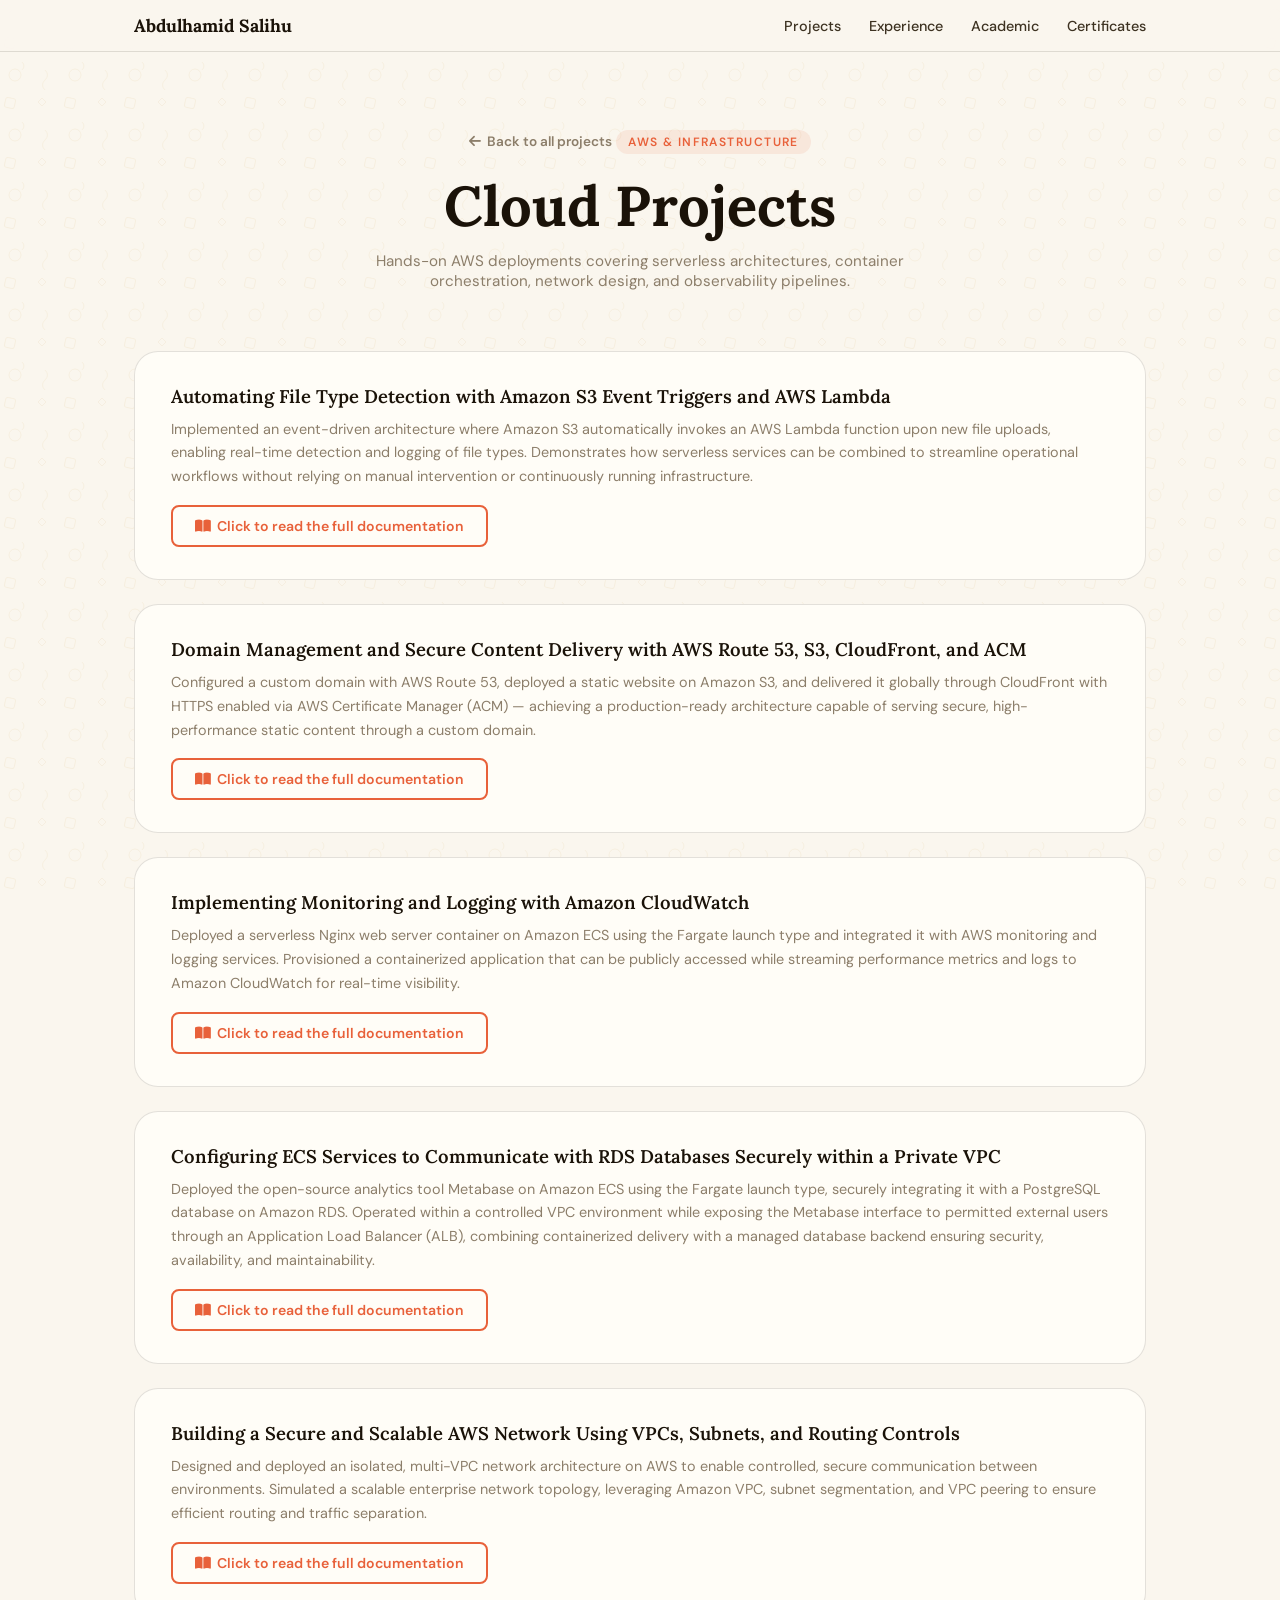
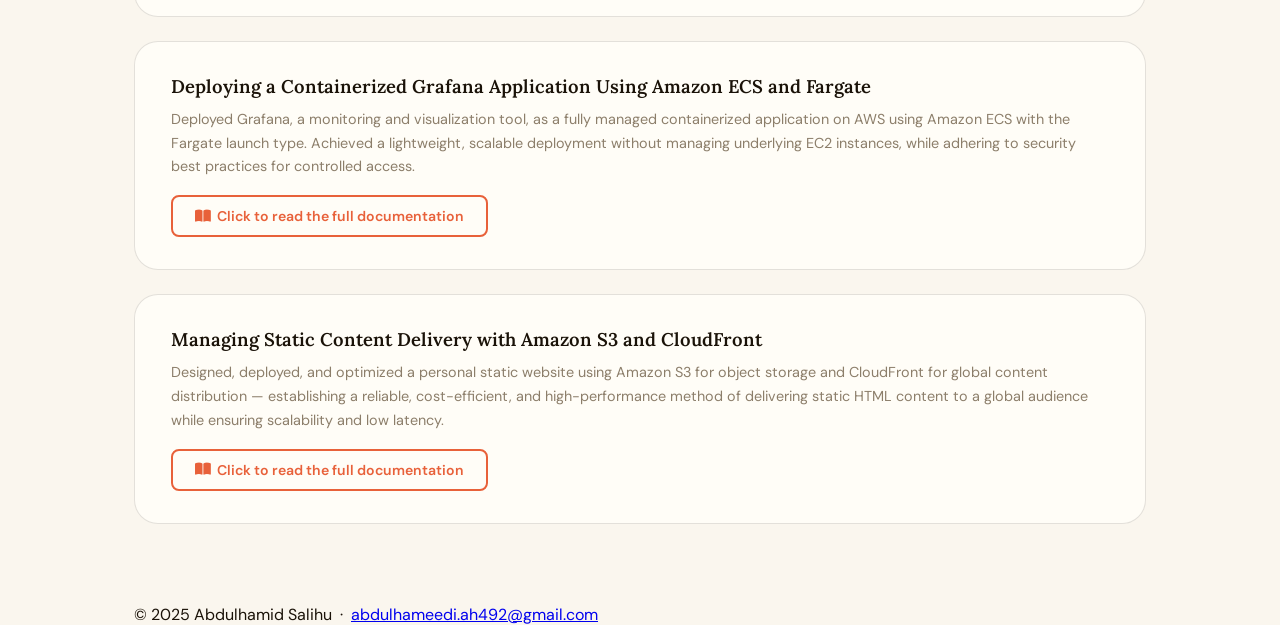
==== cloud-projects/index.html @ 655739ad "Rename index (2).html to cloud-projects/index.html" ====
<!DOCTYPE html>
<html lang="en">
<head>
  <meta charset="UTF-8" />
  <meta name="viewport" content="width=device-width, initial-scale=1.0" />
  <title>Cloud Projects — Abdulhamid Salihu</title>
  <link rel="stylesheet" href="../style.css" />
  <link rel="stylesheet" href="https://cdnjs.cloudflare.com/ajax/libs/font-awesome/6.4.0/css/all.min.css" />
  <style>
    .page-hero {
      padding: 130px 0 60px;
      text-align: center;
      position: relative;
    }
    .page-hero .back-link {
      display: inline-flex;
      align-items: center;
      gap: 6px;
      color: var(--warm-gray);
      text-decoration: none;
      font-size: 0.85rem;
      font-weight: 600;
      margin-bottom: 24px;
      transition: color 0.2s;
    }
    .page-hero .back-link:hover { color: var(--coral); }

    .projects-list {
      display: flex;
      flex-direction: column;
      gap: 24px;
      padding-bottom: 80px;
    }
    .project-item {
      background: var(--card-bg);
      border: 1px solid var(--border);
      border-radius: var(--radius-lg);
      padding: 32px 36px;
      transition: all 0.25s ease;
      position: relative;
      overflow: hidden;
    }
    .project-item::before {
      content: '';
      position: absolute;
      top: 0; left: 0;
      width: 4px; height: 100%;
      background: linear-gradient(180deg, var(--sage), var(--gold));
      opacity: 0;
      transition: opacity 0.25s;
    }
    .project-item:hover {
      transform: translateX(4px);
      box-shadow: 0 8px 32px rgba(26,18,8,0.09);
    }
    .project-item:hover::before { opacity: 1; }
    .project-item h3 {
      font-size: 1.15rem;
      margin-bottom: 10px;
      color: var(--ink);
    }
    .project-item p {
      font-size: 0.9rem;
      color: var(--warm-gray);
      line-height: 1.65;
      margin-bottom: 16px;
    }
  </style>
</head>
<body>

  <nav class="site-nav">
    <div class="container">
      <a class="nav-logo" href="../index.html">Abdulhamid Salihu</a>
      <ul class="nav-links">
        <li><a href="../index.html#projects">Projects</a></li>
        <li><a href="../index.html#experience">Experience</a></li>
        <li><a href="../index.html#academic">Academic</a></li>
        <li><a href="../index.html#certificates">Certificates</a></li>
      </ul>
    </div>
  </nav>

  <div class="page-hero">
    <div class="container">
      <a class="back-link" href="../index.html#projects">
        <i class="fas fa-arrow-left"></i> Back to all projects
      </a>
      <span class="section-label">AWS & Infrastructure</span>
      <h1 style="margin-bottom:12px;">Cloud Projects</h1>
      <p style="color:var(--warm-gray);font-size:0.95rem;max-width:560px;margin:0 auto;">
        Hands-on AWS deployments covering serverless architectures, container orchestration, network design, and observability pipelines.
      </p>
    </div>
  </div>

  <div class="container">
    <div class="projects-list">

      <!-- 1 -->
      <div class="project-item">
        <h3>Automating File Type Detection with Amazon S3 Event Triggers and AWS Lambda</h3>
        <p>Implemented an event-driven architecture where Amazon S3 automatically invokes an AWS Lambda function upon new file uploads, enabling real-time detection and logging of file types. Demonstrates how serverless services can be combined to streamline operational workflows without relying on manual intervention or continuously running infrastructure.</p>
        <a class="btn btn-outline" href="https://kizerh.notion.site/Automating-File-Type-Detection-with-Amazon-S3-Event-Triggers-and-AWS-Lambda-24fb325e196c80f9b4bfd37844d16fdc" target="_blank" rel="noopener">
          <i class="fas fa-book-open"></i> Click to read the full documentation
        </a>
      </div>

      <!-- 2 -->
      <div class="project-item">
        <h3>Domain Management and Secure Content Delivery with AWS Route 53, S3, CloudFront, and ACM</h3>
        <p>Configured a custom domain with AWS Route 53, deployed a static website on Amazon S3, and delivered it globally through CloudFront with HTTPS enabled via AWS Certificate Manager (ACM) — achieving a production-ready architecture capable of serving secure, high-performance static content through a custom domain.</p>
        <a class="btn btn-outline" href="https://kizerh.notion.site/Domain-Management-and-Secure-Content-Delivery-with-AWS-Route-53-S3-CloudFront-and-ACM-24fb325e196c80e8a279e8773349de06" target="_blank" rel="noopener">
          <i class="fas fa-book-open"></i> Click to read the full documentation
        </a>
      </div>

      <!-- 3 -->
      <div class="project-item">
        <h3>Implementing Monitoring and Logging with Amazon CloudWatch</h3>
        <p>Deployed a serverless Nginx web server container on Amazon ECS using the Fargate launch type and integrated it with AWS monitoring and logging services. Provisioned a containerized application that can be publicly accessed while streaming performance metrics and logs to Amazon CloudWatch for real-time visibility.</p>
        <a class="btn btn-outline" href="https://kizerh.notion.site/Implementing-Monitoring-and-Logging-with-Amazon-CloudWatch-24fb325e196c800bbd32c04069e19689" target="_blank" rel="noopener">
          <i class="fas fa-book-open"></i> Click to read the full documentation
        </a>
      </div>

      <!-- 4 -->
      <div class="project-item">
        <h3>Configuring ECS Services to Communicate with RDS Databases Securely within a Private VPC</h3>
        <p>Deployed the open-source analytics tool Metabase on Amazon ECS using the Fargate launch type, securely integrating it with a PostgreSQL database on Amazon RDS. Operated within a controlled VPC environment while exposing the Metabase interface to permitted external users through an Application Load Balancer (ALB), combining containerized delivery with a managed database backend ensuring security, availability, and maintainability.</p>
        <a class="btn btn-outline" href="https://kizerh.notion.site/Configuring-ECS-Services-to-Communicate-with-RDS-Databases-Securely-within-a-Private-VPC-24fb325e196c80298054f3aeb6fafeda" target="_blank" rel="noopener">
          <i class="fas fa-book-open"></i> Click to read the full documentation
        </a>
      </div>

      <!-- 5 -->
      <div class="project-item">
        <h3>Building a Secure and Scalable AWS Network Using VPCs, Subnets, and Routing Controls</h3>
        <p>Designed and deployed an isolated, multi-VPC network architecture on AWS to enable controlled, secure communication between environments. Simulated a scalable enterprise network topology, leveraging Amazon VPC, subnet segmentation, and VPC peering to ensure efficient routing and traffic separation.</p>
        <a class="btn btn-outline" href="https://kizerh.notion.site/Building-a-Secure-and-Scalable-AWS-Network-Using-VPCs-Subnets-and-Routing-Controls-24cb325e196c810cba46d5a2440f82c7" target="_blank" rel="noopener">
          <i class="fas fa-book-open"></i> Click to read the full documentation
        </a>
      </div>

      <!-- 6 -->
      <div class="project-item">
        <h3>Deploying a Containerized Grafana Application Using Amazon ECS and Fargate</h3>
        <p>Deployed Grafana, a monitoring and visualization tool, as a fully managed containerized application on AWS using Amazon ECS with the Fargate launch type. Achieved a lightweight, scalable deployment without managing underlying EC2 instances, while adhering to security best practices for controlled access.</p>
        <a class="btn btn-outline" href="https://kizerh.notion.site/Deploying-a-Containerized-Grafana-Application-Using-Amazon-ECS-and-Fargate-24cb325e196c813783bbfc1835be7042" target="_blank" rel="noopener">
          <i class="fas fa-book-open"></i> Click to read the full documentation
        </a>
      </div>

      <!-- 7 -->
      <div class="project-item">
        <h3>Managing Static Content Delivery with Amazon S3 and CloudFront</h3>
        <p>Designed, deployed, and optimized a personal static website using Amazon S3 for object storage and CloudFront for global content distribution — establishing a reliable, cost-efficient, and high-performance method of delivering static HTML content to a global audience while ensuring scalability and low latency.</p>
        <a class="btn btn-outline" href="https://kizerh.notion.site/Managing-Static-Content-Delivery-with-Amazon-S3-and-CloudFront-24fb325e196c80ab8296d07fce998afb" target="_blank" rel="noopener">
          <i class="fas fa-book-open"></i> Click to read the full documentation
        </a>
      </div>

    </div>
  </div>

  <footer>
    <div class="container">
      <p>© 2025 Abdulhamid Salihu &nbsp;·&nbsp;
        <a href="mailto:abdulhameedi.ah492@gmail.com">abdulhameedi.ah492@gmail.com</a>
      </p>
    </div>
  </footer>

</body>
</html>
---- style.css ----
@import url('https://fonts.googleapis.com/css2?family=Lora:ital,wght@0,400;0,600;0,700;1,400&family=DM+Sans:wght@300;400;500;600&display=swap');

:root {
  --cream: #FAF6EE;
  --cream-dark: #F0E9D8;
  --ink: #1A1208;
  --ink-light: #3D3221;
  --coral: #E8613A;
  --coral-light: #F0855E;
  --sage: #7A9E7E;
  --gold: #C9952A;
  --warm-gray: #8C7E6A;
  --card-bg: #FFFDF7;
  --border: rgba(26,18,8,0.12);
  --radius: 16px;
  --radius-lg: 24px;
}

* { box-sizing: border-box; margin: 0; padding: 0; }

html { scroll-behavior: smooth; }

body {
  font-family: 'DM Sans', sans-serif;
  background: var(--cream);
  color: var(--ink);
  overflow-x: hidden;
  position: relative;
}

/* ── Doodle SVG background texture ── */
body::before {
  content: '';
  position: fixed;
  inset: 0;
  background-image: url("data:image/svg+xml,%3Csvg width='60' height='60' viewBox='0 0 60 60' xmlns='http://www.w3.org/2000/svg'%3E%3Cg fill='none' stroke='%23C9952A' stroke-width='0.4' opacity='0.18'%3E%3Ccircle cx='15' cy='15' r='6'/%3E%3Cpath d='M45 10 Q50 15 45 20 Q40 25 45 30'/%3E%3Crect x='5' y='38' width='10' height='10' rx='2' transform='rotate(12 10 43)'/%3E%3Cpath d='M38 42 L42 46 L46 42 L42 38 Z'/%3E%3Cpath d='M22 2 Q26 6 22 10'/%3E%3C/g%3E%3C/svg%3E");
  pointer-events: none;
  z-index: 0;
}

/* ── Typography ── */
h1, h2, h3 { font-family: 'Lora', serif; }

h1 { font-size: clamp(2.2rem, 5vw, 3.5rem); font-weight: 700; line-height: 1.15; }
h2 { font-size: clamp(1.7rem, 3.5vw, 2.5rem); font-weight: 600; line-height: 1.2; }
h3 { font-size: 1.15rem; font-weight: 600; }

/* ── Layout ── */
.container {
  max-width: 1060px;
  margin: 0 auto;
  padding: 0 24px;
  position: relative;
  z-index: 1;
}

section {
  padding: 90px 0 40px;
  position: relative;
}

/* ── Nav ── */
.site-nav {
  position: fixed;
  top: 0; left: 0; right: 0;
  z-index: 100;
  background: rgba(250,246,238,0.92);
  backdrop-filter: blur(12px);
  border-bottom: 1px solid var(--border);
  padding: 14px 0;
}
.site-nav .container {
  display: flex;
  align-items: center;
  justify-content: space-between;
}
.nav-logo {
  font-family: 'Lora', serif;
  font-weight: 700;
  font-size: 1.1rem;
  color: var(--ink);
  text-decoration: none;
}
.nav-links {
  display: flex;
  gap: 28px;
  list-style: none;
}
.nav-links a {
  color: var(--ink-light);
  text-decoration: none;
  font-size: 0.9rem;
  font-weight: 500;
  transition: color 0.2s;
}
.nav-links a:hover { color: var(--coral); }

/* ── Section Labels ── */
.section-label {
  display: inline-block;
  font-size: 0.75rem;
  font-weight: 600;
  letter-spacing: 0.12em;
  text-transform: uppercase;
  color: var(--coral);
  background: rgba(232,97,58,0.1);
  padding: 4px 12px;
  border-radius: 20px;
  margin-bottom: 16px;
  font-family: 'DM Sans', sans-serif;
}

/* ── Cards ── */
.card {
  background: var(--card-bg);
  border: 1px solid var(--border);
  border-radius: var(--radius-lg);
  padding: 28px 30px;
  transition: transform 0.25s ease, box-shadow 0.25s ease;
  position: relative;
  overflow: hidden;
}
.card::before {
  content: '';
  position: absolute;
  top: 0; left: 0; right: 0;
  height: 3px;
  background: linear-gradient(90deg, var(--coral), var(--gold));
  opacity: 0;
  transition: opacity 0.25s;
}
.card:hover {
  transform: translateY(-5px);
  box-shadow: 0 16px 40px rgba(26,18,8,0.1);
}
.card:hover::before { opacity: 1; }

/* ── Buttons ── */
.btn {
  display: inline-flex;
  align-items: center;
  gap: 6px;
  padding: 10px 22px;
  border-radius: 8px;
  font-weight: 600;
  font-size: 0.88rem;
  text-decoration: none;
  transition: all 0.2s ease;
  font-family: 'DM Sans', sans-serif;
  cursor: pointer;
}
.btn-primary {
  background: var(--coral);
  color: #fff;
  border: 2px solid var(--coral);
}
.btn-primary:hover {
  background: var(--coral-light);
  border-color: var(--coral-light);
  transform: translateY(-1px);
}
.btn-outline {
  background: transparent;
  color: var(--coral);
  border: 2px solid var(--coral);
}
.btn-outline:hover {
  background: var(--coral);
  color: #fff;
  transform: translateY(-1px);
}

/* ── Bounce Arrow ── */
.bounce-arrow {
  display: flex;
  flex-direction: column;
  align-items: center;
  gap: 6px;
  padding: 40px 0 20px;
  cursor: pointer;
  text-decoration: none;
  color: var(--warm-gray);
  transition: color 0.2s;
}
.bounce-arrow:hover { color: var(--coral); }
.bounce-arrow span {
  font-size: 0.75rem;
  font-weight: 600;
  letter-spacing: 0.08em;
  text-transform: uppercase;
  font-family: 'DM Sans', sans-serif;
}
.bounce-arrow svg {
  animation: bounce 2s ease-in-out infinite;
}
@keyframes bounce {
  0%, 100% { transform: translateY(0); }
  50% { transform: translateY(8px); }
}

/* ── Divider ── */
.section-divider {
  border: none;
  border-top: 1px dashed var(--border);
  margin: 0;
}

/* ── Hand-drawn underline ── */
.hand-underline {
  position: relative;
  display: inline-block;
}
.hand-underline::after {
  content: '';
  position: absolute;
  bottom: -4px; left: 0; right: 0;
  height: 6px;
  background: url("data:image/svg+xml,%3Csvg viewBox='0 0 200 8' xmlns='http://www.w3.org/2000/svg'%3E%3Cpath d='M2 5 Q25 2 50 5 Q75 8 100 4 Q125 1 150 5 Q175 8 198 4' stroke='%23E8613A' stroke-width='2.5' fill='none' stroke-linecap='round'/%3E%3C/svg%3E") no-repeat center/100% 100%;
}

/* ── Responsive ── */
@media (max-width: 700px) {
  .nav-links { display: none; }
  section { padding: 70px 0 30px; }
}
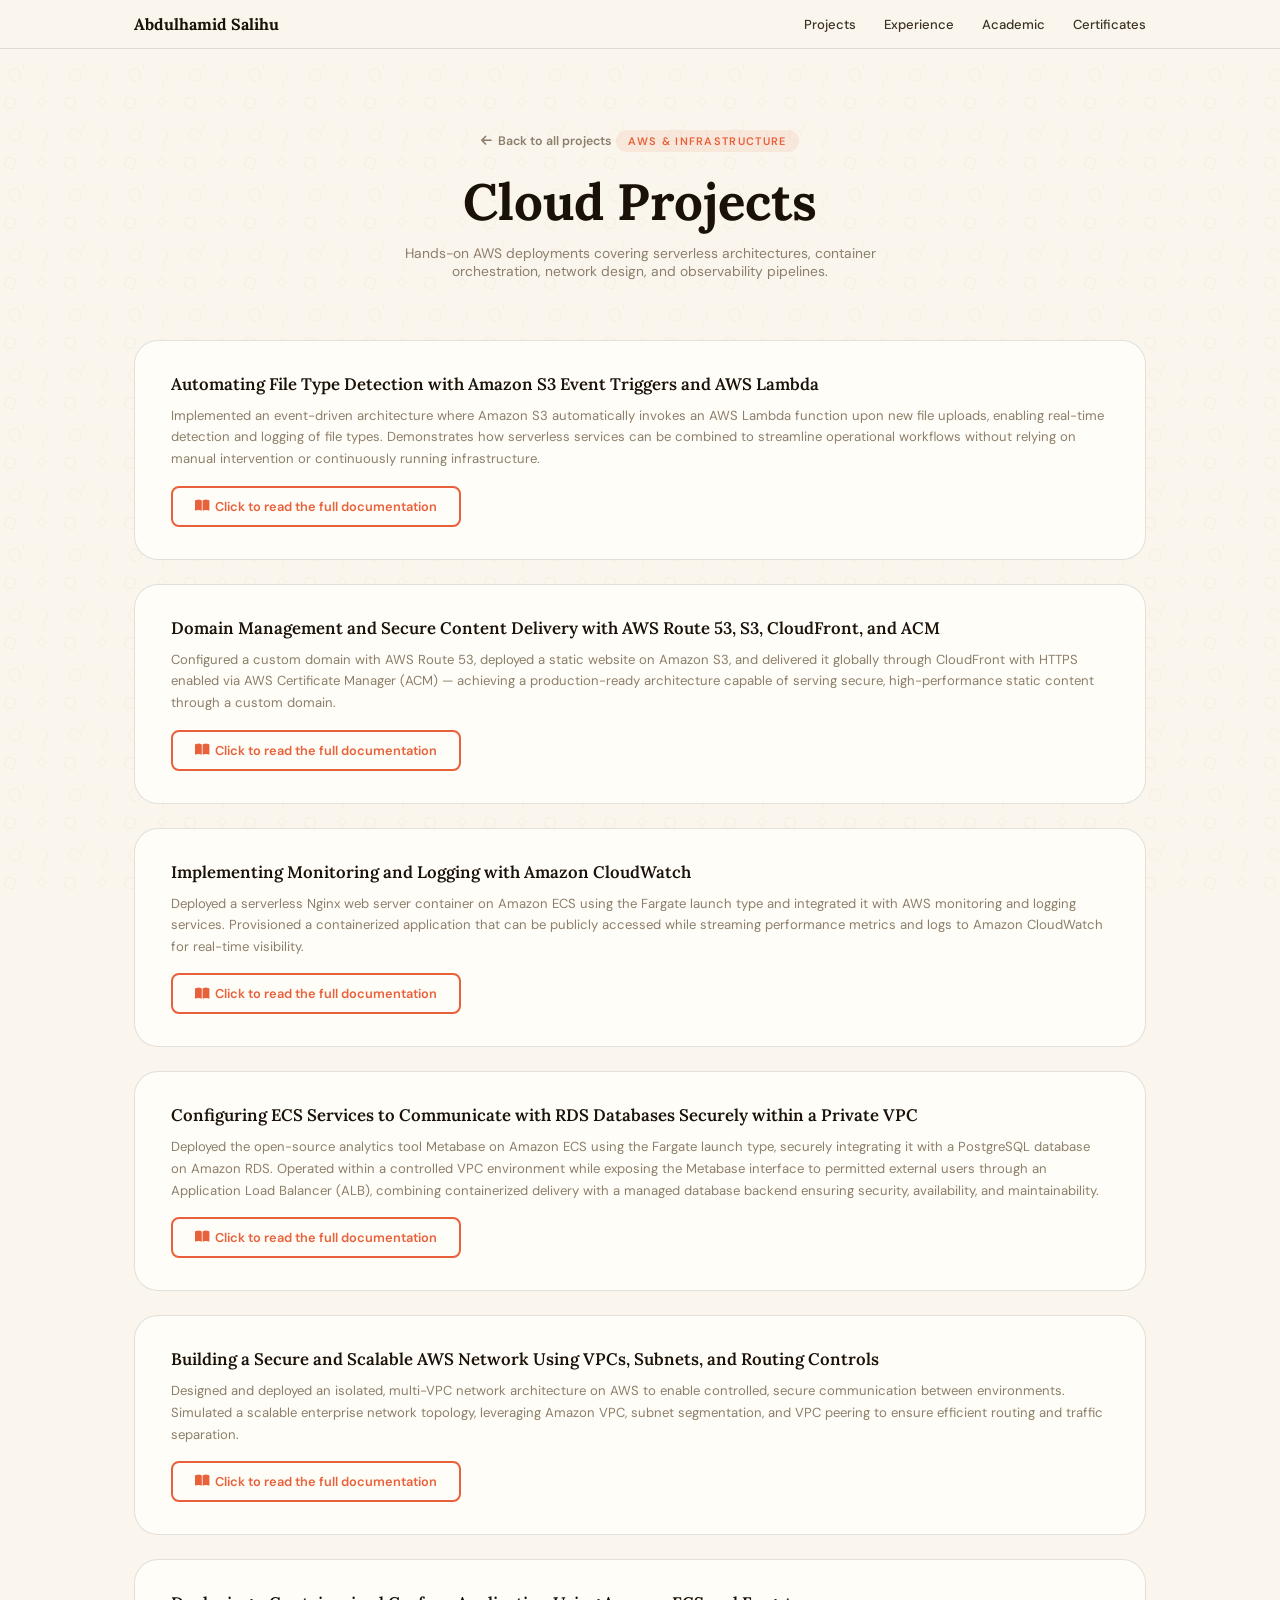
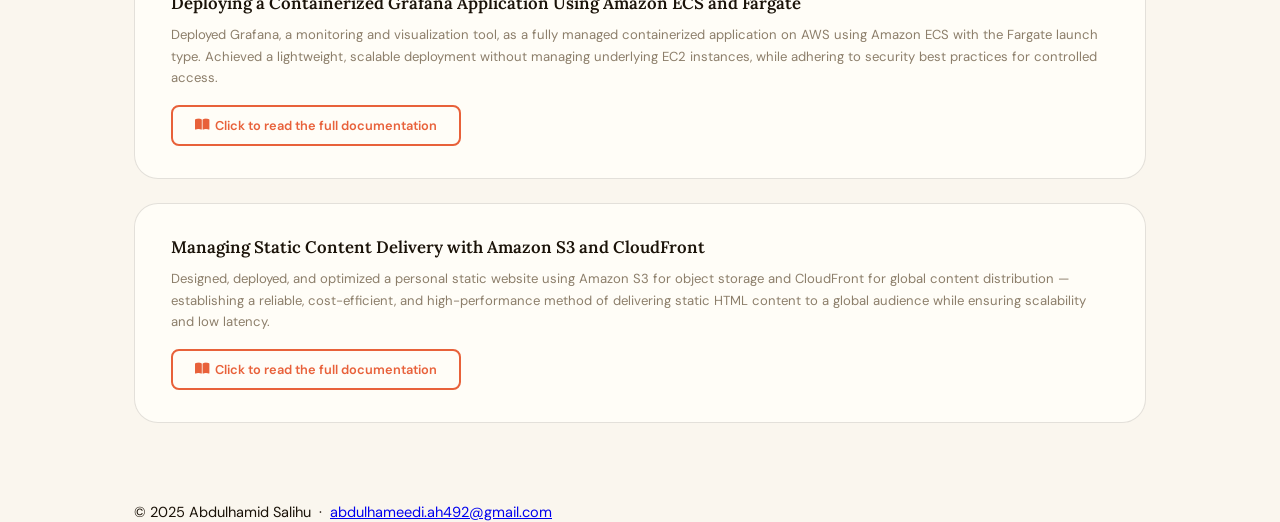
==== commit 49f9b616: "Comment out background gradient in index.html Comment out the background gradient in index.html." ====
--- a/cloud-projects/index.html
+++ b/cloud-projects/index.html
@@ -45,7 +45,7 @@
       position: absolute;
       top: 0; left: 0;
       width: 4px; height: 100%;
-      background: linear-gradient(180deg, var(--sage), var(--gold));
+      /*background: linear-gradient(180deg, var(--sage), var(--gold));*/
       opacity: 0;
       transition: opacity 0.25s;
     }
--- a/style.css
+++ b/style.css
@@ -18,7 +18,10 @@
 
 * { box-sizing: border-box; margin: 0; padding: 0; }
 
-html { scroll-behavior: smooth; }
+html {
+  scroll-behavior: smooth;
+  font-size: 91%;
+}
 
 body {
   font-family: 'DM Sans', sans-serif;
@@ -172,15 +175,17 @@
 
 /* ── Bounce Arrow ── */
 .bounce-arrow {
+  margin-top: 85px;
   display: flex;
   flex-direction: column;
   align-items: center;
-  gap: 6px;
+  gap: 0px;
   padding: 40px 0 20px;
   cursor: pointer;
   text-decoration: none;
   color: var(--warm-gray);
   transition: color 0.2s;
+  animation: bounce 2s ease-in-out infinite;
 }
 .bounce-arrow:hover { color: var(--coral); }
 .bounce-arrow span {
@@ -190,9 +195,9 @@
   text-transform: uppercase;
   font-family: 'DM Sans', sans-serif;
 }
-.bounce-arrow svg {
+/*.bounce-arrow svg {
   animation: bounce 2s ease-in-out infinite;
-}
+}*/
 @keyframes bounce {
   0%, 100% { transform: translateY(0); }
   50% { transform: translateY(8px); }
@@ -214,7 +219,7 @@
   content: '';
   position: absolute;
   bottom: -4px; left: 0; right: 0;
-  height: 6px;
+  height: 11px;
   background: url("data:image/svg+xml,%3Csvg viewBox='0 0 200 8' xmlns='http://www.w3.org/2000/svg'%3E%3Cpath d='M2 5 Q25 2 50 5 Q75 8 100 4 Q125 1 150 5 Q175 8 198 4' stroke='%23E8613A' stroke-width='2.5' fill='none' stroke-linecap='round'/%3E%3C/svg%3E") no-repeat center/100% 100%;
 }
 
